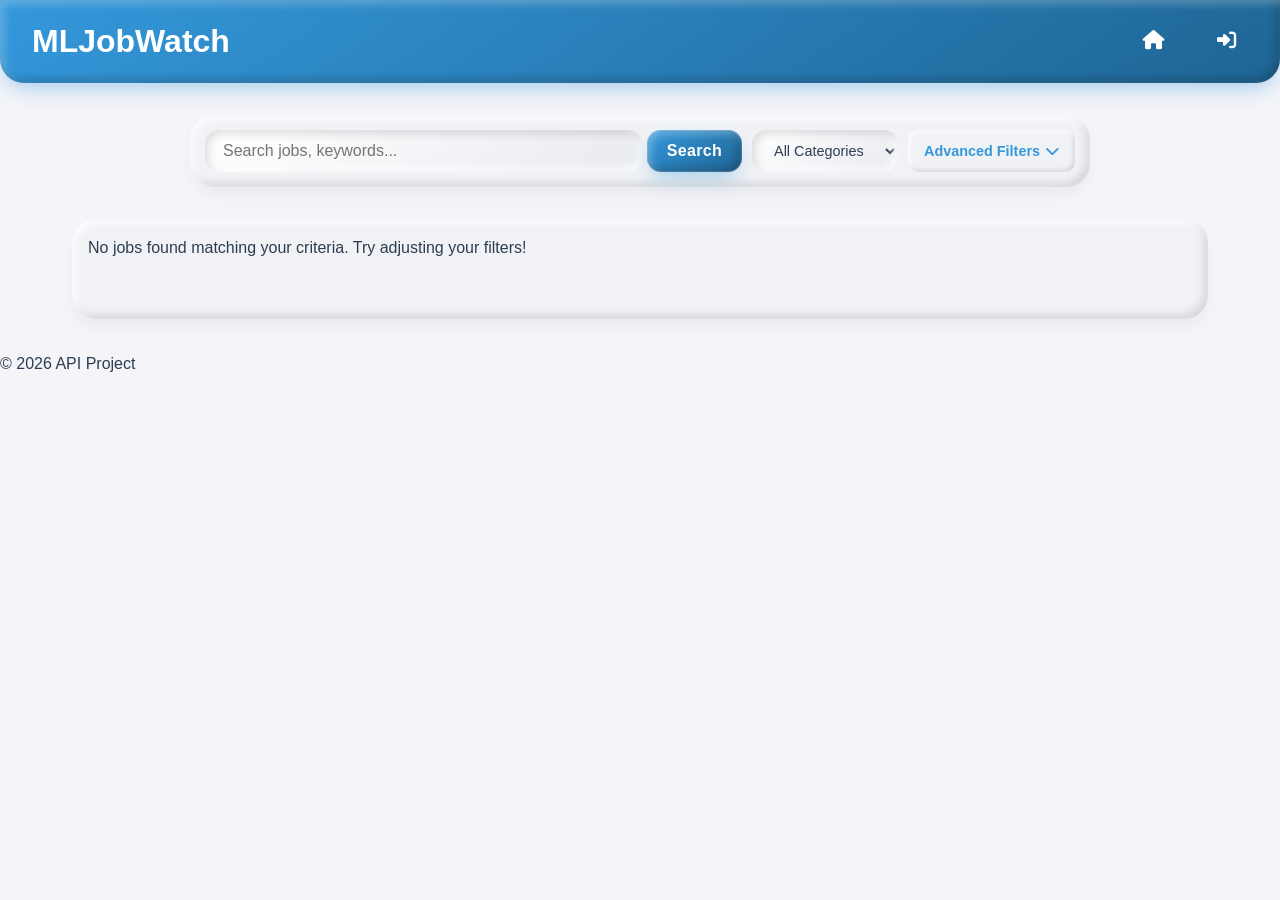
==== pages/jobs.html @ ddf4ffa4 "[Home Page] Converted Home Page to Jobs Page" ====
<!DOCTYPE html>
<html lang="en">

<head>
    <meta charset="UTF-8">
    <meta name="viewport" content="width=device-width, initial-scale=1.0">
    <title>Home - API Project</title>
    <link rel="stylesheet" href="../styles/main.css">
    <link rel="stylesheet" href="https://cdnjs.cloudflare.com/ajax/libs/font-awesome/6.4.2/css/all.min.css">
</head>

<body>
    <header>
        <h1>MLJobWatch</h1>
        <nav>
            <a href="index.html" title="Home"><i class="fas fa-home"></i></a>
            <a href="login.html" title="Login"><i class="fas fa-sign-in-alt"></i></a>
        </nav>
    </header>

    <main id="app">
        <section class="search-container">
            <div class="search-bar">
                <div class="search-input-group">
                    <input type="text" id="search-text" placeholder="Search jobs, keywords...">
                    <button id="fetch-btn">Search</button>
                </div>
                <div class="filters-group">
                    <select id="category-filter">
                        <option value="">All Categories</option>
                    </select>
                    <button id="advanced-btn" class="advanced-btn">
                        Advanced Filters <i class="fas fa-chevron-down"></i>
                    </button>
                </div>
            </div>
            <div id="advanced-section" class="advanced-filters hidden">
                <div class="advanced-grid">
                    <div class="filter-item">
                        <label>Experience Level</label>
                        <select id="level-filter">
                            <option value="">All Levels</option>
                        </select>
                    </div>
                    <div class="filter-item">
                        <label>Location</label>
                        <select id="location-filter">
                            <option value="">All Locations</option>
                        </select>
                    </div>
                    <div class="filter-item">
                        <label>Company</label>
                        <select id="company-filter">
                            <option value="">All Companies</option>
                        </select>
                    </div>
                </div>
            </div>
        </section>
        <div id="result-container" class="result-container">
            <!-- API data will be injected here -->
        </div>
    </main>

    <footer style="margin-bottom: 100px;">
        <p>&copy; 2026 API Project</p>
    </footer>

    <div id="job-modal" class="modal-overlay hidden">
        <div class="modal-content">
            <div class="modal-header">
                <h2 id="modal-title">Job Title</h2>
                <button id="close-modal" class="close-btn">&times;</button>
            </div>
            <div class="modal-body">
                <div class="modal-company" id="modal-company">Company Name</div>
                <div class="modal-meta">
                    <span id="modal-location"><i class="fas fa-map-marker-alt"></i> Location</span>
                    <span id="modal-salary"><i class="fas fa-money-bill-wave"></i> Salary</span>
                </div>
                <div class="modal-description">
                    <h4>Description</h4>
                    <p id="modal-description">Detailed job description will appear here...</p>
                </div>
            </div>
            <div class="modal-footer">
                <button id="modal-apply-btn" class="apply-now-btn">Apply Now</button>
            </div>
        </div>
    </div>

    <script src="../scripts/api.js"></script>
    <script src="../scripts/main.js"></script>
</body>

</html>
---- styles/main.css ----
/* ================================================================
   MLJobWatch — Claymorphism Design System (Light Theme)
   Inflated clay aesthetic applied to all components
   ================================================================ */
:root {
  /* Clay surface tones — light clay body */
  --clay-surface: #f0f2f5;           /* base clay body */
  --clay-surface-alt: #e8eaef;       /* slightly darker clay body */
  --clay-header: #2470a3;
  --clay-border-light: #ffffff;      /* top/left highlight border */
  --clay-border-dark: #c9ced6;       /* bottom/right shadow border */
  --clay-inner-light: rgba(255, 255, 255, 0.8);   /* inner puff highlight */
  --clay-inner-dark: rgba(0, 0, 0, 0.12);         /* inner depth shadow */

  /* Component colors */
  --color-primary: #3498db;
  --color-primary-hover: #1e6594;
  --color-secondary: #2c3e50;
  --color-accent: #e74c3c;

  /* Text colors */
  --color-text-primary: #2c3e50;
  --color-text-secondary: #555;
  --color-text-muted: #777;

  /* Radius & transitions */
  --radius-lg: 16px;
  --radius-xl: 24px;
  --radius-blob: 65% 35% 58% 42% / 55% 40% 60% 45%;
  --transition: all 0.3s cubic-bezier(0.34, 1.56, 0.64, 1);
}

* {
  box-sizing: border-box;
  margin: 0;
  padding: 0;
}

body {
  font-family: 'Segoe UI', Tahoma, Geneva, Verdana, sans-serif;
  line-height: 1.6;
  color: var(--color-text-primary);
  background-color: #f4f4f9;
  scrollbar-width: thin;
  scrollbar-color: var(--clay-border-dark) var(--clay-surface);
}

/* Remove default Google/WebKit scrollbar — thin clay-themed scrollbar */
::-webkit-scrollbar {
  width: 8px;
  height: 8px;
}

::-webkit-scrollbar-track {
  background: var(--clay-surface);
}

::-webkit-scrollbar-thumb {
  background: var(--clay-border-dark);
  border-radius: 10px;
  border: 2px solid var(--clay-surface);
}

::-webkit-scrollbar-thumb:hover {
  background: var(--color-primary);
}

/* ================================================================
   Header & Nav — Claymorphic
   ================================================================ */
header {
  background: linear-gradient(145deg, var(--color-primary), var(--color-primary-hover));
  color: #ffffff;
  padding: 1rem 2rem;
  display: flex;
  justify-content: space-between;
  align-items: center;
  border-radius: 0 0 var(--radius-xl) var(--radius-xl);
  box-shadow:
    0 10px 20px -5px rgba(52, 152, 219, 0.4),
    inset 4px 4px 8px rgba(255, 255, 255, 0.25),
    inset -4px -4px 8px rgba(0, 0, 0, 0.2);
  border: none;
}

nav a {
  color: #ffffff;
  margin-left: 1.5rem;
  text-decoration: none;
  font-size: 1.2rem;
  font-weight: 600;
  transition: var(--transition);
  display: inline-block;
  padding: 6px 12px;
  border-radius: 8px;
}

nav a:hover {
  color: #ffffff;
  background: rgba(255, 255, 255, 0.15);
  transform: translateY(-2px);
  box-shadow:
    inset 2px 2px 4px rgba(255, 255, 255, 0.3),
    inset -2px -2px 4px rgba(0, 0, 0, 0.2);
  text-decoration: none;
}

/* ================================================================
   Main layout
   ================================================================ */
main {
  padding: 2rem;
  max-width: 1200px;
  margin: 0 auto;
}

/* ================================================================
   Search Bar — Claymorphic container
   ================================================================ */
.search-container {
  margin-bottom: 2rem;
  display: flex;
  flex-direction: column;
  align-items: center;
}

.search-bar {
  display: flex;
  flex-wrap: wrap;
  gap: 10px;
  background: var(--clay-surface);
  padding: 15px;
  border-radius: var(--radius-xl);
  width: 100%;
  max-width: 900px;
  align-items: center;
  justify-content: space-between;
  box-shadow:
    0 10px 20px -5px rgba(0, 0, 0, 0.06),
    inset 4px 4px 8px var(--clay-inner-light),
    inset -4px -4px 8px var(--clay-inner-dark);
  border: none;
}

.search-input-group {
  display: flex;
  flex: 1;
  gap: 5px;
  min-width: 300px;
}

.search-input-group input {
  flex: 1;
  padding: 12px 18px;
  border: none;
  border-radius: 14px;
  font-size: 1rem;
  font-family: inherit;
  background: linear-gradient(145deg, #ffffff, #e8eaef);
  color: var(--color-text-primary);
  box-shadow:
    inset 4px 4px 8px var(--clay-inner-dark),
    inset -4px -4px 8px var(--clay-inner-light);
  transition: var(--transition);
}

.search-input-group input:focus {
  outline: none;
  box-shadow:
    inset 4px 4px 8px var(--clay-inner-dark),
    inset -4px -4px 8px var(--clay-inner-light),
    0 0 0 3px rgba(52, 152, 219, 0.25);
  transform: translateY(-1px);
}

.filters-group {
  display: flex;
  gap: 10px;
}

.filters-group select {
  padding: 12px 18px;
  border: none;
  border-radius: 14px;
  background: linear-gradient(145deg, #ffffff, #e8eaef);
  font-size: 0.9rem;
  font-family: inherit;
  color: var(--color-text-primary);
  cursor: pointer;
  box-shadow:
    inset 4px 4px 8px var(--clay-inner-dark),
    inset -4px -4px 8px var(--clay-inner-light);
  transition: var(--transition);
}

.filters-group select:focus {
  outline: none;
  box-shadow:
    inset 4px 4px 8px var(--clay-inner-dark),
    inset -4px -4px 8px var(--clay-inner-light),
    0 0 0 3px rgba(52, 152, 219, 0.25);
}

/* ================================================================
   Buttons — Unified Claymorphic
   ================================================================ */
.btn-clay {
  border: none;
  border-radius: 14px;
  padding: 10px 20px;
  font-size: 1rem;
  font-weight: 700;
  font-family: inherit;
  color: #ffffff;
  background: linear-gradient(145deg, var(--color-primary), var(--color-primary-hover));
  cursor: pointer;
  transition: var(--transition);
  box-shadow:
    0 10px 20px -5px rgba(52, 152, 219, 0.4),
    inset 4px 4px 8px rgba(255, 255, 255, 0.3),
    inset -4px -4px 8px rgba(0, 0, 0, 0.2),
    inset 0 0 0 1px rgba(255, 255, 255, 0.15);
  letter-spacing: 0.3px;
}

.btn-clay:hover {
  background: linear-gradient(145deg, var(--color-primary-hover), #1c6ea4);
  transform: translateY(-2px);
  box-shadow:
    0 14px 28px -8px rgba(52, 152, 219, 0.5),
    inset 4px 4px 8px rgba(255, 255, 255, 0.4),
    inset -4px -4px 8px rgba(0, 0, 0, 0.25),
    inset 0 0 0 1px rgba(255, 255, 255, 0.18);
}

.btn-clay:active {
  transform: translateY(1px) scale(0.98);
  box-shadow:
    inset 4px 4px 8px rgba(0, 0, 0, 0.3),
    inset -4px -4px 8px rgba(255, 255, 255, 0.2);
}

.btn-clay:focus-visible {
  outline: 4px solid rgba(52, 152, 219, 0.5);
  outline-offset: 3px;
}

.btn-clay:disabled {
  opacity: 0.55;
  cursor: not-allowed;
  transform: none;
  box-shadow:
    0 6px 12px -3px rgba(52, 152, 219, 0.25),
    inset 4px 4px 8px rgba(255, 255, 255, 0.15),
    inset -4px -4px 8px rgba(0, 0, 0, 0.2);
}

/* Legacy fetch-btn — keep working but style as clay button */
#fetch-btn {
  padding: 10px 20px;
  font-size: 1rem;
  color: white;
  border: none;
  border-radius: 14px;
  cursor: pointer;
  font-weight: 700;
  font-family: inherit;
  background: linear-gradient(145deg, var(--color-primary), var(--color-primary-hover));
  box-shadow:
    0 10px 20px -5px rgba(52, 152, 219, 0.4),
    inset 4px 4px 8px rgba(255, 255, 255, 0.3),
    inset -4px -4px 8px rgba(0, 0, 0, 0.2),
    inset 0 0 0 1px rgba(255, 255, 255, 0.15);
  transition: var(--transition);
  letter-spacing: 0.3px;
}

#fetch-btn:hover {
  background: linear-gradient(145deg, var(--color-primary-hover), #1c6ea4);
  transform: translateY(-2px);
  box-shadow:
    0 14px 28px -8px rgba(52, 152, 219, 0.5),
    inset 4px 4px 8px rgba(255, 255, 255, 0.4),
    inset -4px -4px 8px rgba(0, 0, 0, 0.25),
    inset 0 0 0 1px rgba(255, 255, 255, 0.18);
}

@media (max-width: 600px) {
  .search-bar {
    flex-direction: column;
    align-items: stretch;
  }

  .search-input-group {
    flex-direction: column;
    min-width: unset;
  }

  .filters-group {
    flex-direction: column;
  }
}

/* ================================================================
   Result Container — Claymorphic card
   ================================================================ */
.result-container {
  background: var(--clay-surface);
  padding: 1rem;
  border-radius: var(--radius-xl);
  min-height: 100px;
  box-shadow:
    0 10px 20px -5px rgba(0, 0, 0, 0.06),
    inset 4px 4px 8px var(--clay-inner-light),
    inset -4px -4px 8px var(--clay-inner-dark);
  border: none;
}

/* ================================================================
   Loader — Claymorphic spinner
   ================================================================ */
.loader-container {
  display: flex;
  flex-direction: column;
  align-items: center;
  justify-content: center;
  padding: 2rem;
}

.loader {
  border: 6px solid var(--clay-border-dark);
  border-top: 6px solid var(--color-primary);
  border-radius: 50%;
  width: 48px;
  height: 48px;
  animation: spin 1s linear infinite;
  margin-bottom: 1rem;
  box-shadow:
    inset 4px 4px 8px var(--clay-inner-light),
    inset -4px -4px 8px var(--clay-inner-dark);
}

@keyframes spin {
  0% {
    transform: rotate(0deg);
  }
  100% {
    transform: rotate(360deg);
  }
}

/* ================================================================
   Job Cards — Claymorphic
   ================================================================ */
.job-list {
  display: grid;
  grid-template-columns: repeat(5, 1fr);
  gap: 1.5rem;
  margin-top: 1rem;
}

.job-card {
  background: var(--clay-surface);
  border: none;
  padding: 1.5rem;
  border-radius: var(--radius-xl);
  box-shadow:
    0 10px 20px -5px rgba(0, 0, 0, 0.06),
    inset 4px 4px 8px var(--clay-inner-light),
    inset -4px -4px 8px var(--clay-inner-dark),
    inset 0 0 0 1px rgba(255, 255, 255, 0.6);
  transition: var(--transition);
  display: flex;
  flex-direction: column;
  gap: 0.5rem;
  cursor: pointer;
  height: 100%;
}

.job-card:hover {
  transform: translateY(-4px);
  box-shadow:
    0 14px 28px -8px rgba(0, 0, 0, 0.1),
    inset 4px 4px 8px var(--clay-inner-light),
    inset -4px -4px 8px var(--clay-inner-dark),
    inset 0 0 0 1px rgba(255, 255, 255, 0.8);
}

.job-card h3 {
  margin: 0 0 0.5rem 0;
  color: var(--color-text-primary);
  font-size: 1.1rem;
  line-height: 1.3;
  min-height: 2.6em;
  display: -webkit-box;
  -webkit-line-clamp: 2;
  -webkit-box-orient: vertical;
  overflow: hidden;
}

.job-card .company {
  font-weight: bold;
  color: var(--color-primary);
  font-size: 1rem;
}

.job-card .details {
  font-size: 0.85rem;
  color: var(--color-text-muted);
  display: flex;
  flex-wrap: wrap;
  gap: 10px;
  margin-bottom: 1rem;
}

.job-card .detail-item {
  background: var(--clay-surface-alt);
  padding: 2px 8px;
  border-radius: 8px;
  font-size: 0.75rem;
  box-shadow:
    inset 2px 2px 4px var(--clay-inner-light),
    inset -2px -2px 4px var(--clay-inner-dark);
}

.fast-apply-btn {
  align-self: flex-start;
  background: linear-gradient(145deg, var(--color-primary), var(--color-primary-hover));
  color: #ffffff;
  border: none;
  padding: 6px 12px;
  border-radius: 10px;
  font-size: 0.8rem;
  font-weight: bold;
  cursor: pointer;
  transition: var(--transition);
  box-shadow:
    0 6px 12px -4px rgba(52, 152, 219, 0.4),
    inset 3px 3px 6px rgba(255, 255, 255, 0.3),
    inset -3px -3px 6px rgba(0, 0, 0, 0.2),
    inset 0 0 0 1px rgba(255, 255, 255, 0.15);
}

.fast-apply-btn:hover {
  background: linear-gradient(145deg, var(--color-primary-hover), #1c6ea4);
  transform: translateY(-2px);
  box-shadow:
    0 10px 20px -6px rgba(52, 152, 219, 0.5),
    inset 3px 3px 6px rgba(255, 255, 255, 0.4),
    inset -3px -3px 6px rgba(0, 0, 0, 0.25),
    inset 0 0 0 1px rgba(255, 255, 255, 0.18);
}

/* ================================================================
   Modals — Claymorphic
   ================================================================ */
.modal-overlay {
  position: fixed;
  top: 0;
  left: 0;
  width: 100%;
  height: 100%;
  background: rgba(0, 0, 0, 0.4);
  display: flex;
  justify-content: center;
  align-items: center;
  z-index: 2000;
  backdrop-filter: blur(8px);
}

.modal-content {
  background: var(--clay-surface);
  width: 90%;
  max-width: 600px;
  border-radius: var(--radius-xl);
  overflow: hidden;
  animation: clayModalPopIn 0.4s cubic-bezier(0.34, 1.56, 0.64, 1);
  box-shadow:
    0 20px 40px -10px rgba(0, 0, 0, 0.15),
    inset 6px 6px 12px var(--clay-inner-light),
    inset -6px -6px 12px var(--clay-inner-dark),
    inset 0 0 0 1px rgba(255, 255, 255, 0.7);
  border: none;
}

@keyframes clayModalPopIn {
  from {
    opacity: 0;
    transform: translateY(30px) scale(0.95);
  }
  to {
    opacity: 1;
    transform: translateY(0) scale(1);
  }
}

.modal-header {
  background: var(--clay-surface-alt);
  color: var(--color-text-primary);
  padding: 1.5rem;
  display: flex;
  justify-content: space-between;
  align-items: center;
  box-shadow:
    inset 4px 4px 8px var(--clay-inner-light),
    inset -4px -4px 8px var(--clay-inner-dark);
}

.modal-header h2 {
  margin: 0;
  font-size: 1.4rem;
  font-weight: 800;
}

.close-btn {
  background: transparent;
  border: none;
  color: var(--color-text-muted);
  font-size: 2rem;
  cursor: pointer;
  line-height: 1;
  padding: 4px;
  border-radius: 8px;
  transition: var(--transition);
}

.close-btn:hover {
  color: var(--color-accent);
  background: var(--clay-inner-light);
  transform: scale(1.1);
}

.modal-body {
  padding: 2rem;
}

.modal-company {
  font-size: 1.2rem;
  font-weight: bold;
  color: var(--color-primary);
  margin-bottom: 0.5rem;
}

.modal-meta {
  display: flex;
  gap: 20px;
  color: var(--color-text-muted);
  margin-bottom: 1.5rem;
  font-size: 0.9rem;
}

.modal-description h4 {
  margin-bottom: 0.5rem;
  color: var(--color-text-primary);
}

.modal-description p {
  color: var(--color-text-secondary);
  line-height: 1.6;
}

.modal-footer {
  padding: 1.5rem;
  background: var(--clay-surface-alt);
  display: flex;
  justify-content: flex-end;
  gap: 10px;
  border-top: none;
  box-shadow:
    inset 4px 4px 8px var(--clay-inner-light),
    inset -4px -4px 8px var(--clay-inner-dark);
}

.apply-now-btn {
  background: linear-gradient(145deg, var(--color-primary), var(--color-primary-hover));
  color: white;
  border: none;
  padding: 10px 20px;
  border-radius: 12px;
  font-weight: bold;
  cursor: pointer;
  font-family: inherit;
  font-size: 0.95rem;
  transition: var(--transition);
  box-shadow:
    0 8px 16px -4px rgba(52, 152, 219, 0.4),
    inset 4px 4px 8px rgba(255, 255, 255, 0.3),
    inset -4px -4px 8px rgba(0, 0, 0, 0.2),
    inset 0 0 0 1px rgba(255, 255, 255, 0.15);
}

.apply-now-btn:hover {
  background: linear-gradient(145deg, var(--color-primary-hover), #1c6ea4);
  transform: translateY(-2px);
  box-shadow:
    0 12px 24px -6px rgba(52, 152, 219, 0.5),
    inset 4px 4px 8px rgba(255, 255, 255, 0.4),
    inset -4px -4px 8px rgba(0, 0, 0, 0.25),
    inset 0 0 0 1px rgba(255, 255, 255, 0.18);
}

.apply-now-btn:active {
  transform: translateY(1px) scale(0.98);
}

.close-modal-btn {
  background: var(--clay-surface-alt);
  border: none;
  padding: 10px 20px;
  border-radius: 12px;
  cursor: pointer;
  font-family: inherit;
  font-size: 0.95rem;
  font-weight: 600;
  color: var(--color-text-primary);
  transition: var(--transition);
  box-shadow:
    inset 3px 3px 6px var(--clay-inner-light),
    inset -3px -3px 6px var(--clay-inner-dark);
}

.close-modal-btn:hover {
  background: linear-gradient(145deg, #d9dde3, #c9ced6);
  transform: translateY(-2px);
  box-shadow:
    0 6px 12px -4px rgba(0, 0, 0, 0.1),
    inset 3px 3px 6px var(--clay-inner-light),
    inset -3px -3px 6px var(--clay-inner-dark);
}

/* ================================================================
   Advanced Filters — Claymorphic
   ================================================================ */
.advanced-btn {
  background: transparent;
  border: none;
  padding: 8px 12px;
  cursor: pointer;
  font-size: 0.9rem;
  color: var(--color-primary);
  transition: var(--transition);
  display: flex;
  align-items: center;
  gap: 5px;
  font-weight: 600;
  padding: 8px 16px;
  border-radius: 10px;
  box-shadow:
    inset 2px 2px 4px var(--clay-inner-light),
    inset -2px -2px 4px var(--clay-inner-dark);
}

.advanced-btn:hover {
  color: var(--color-primary-hover);
  background: var(--clay-inner-light);
  transform: translateY(-2px);
  box-shadow:
    inset 2px 2px 4px var(--clay-inner-light),
    inset -2px -2px 4px var(--clay-inner-dark);
}

.advanced-filters {
  width: 100%;
  max-width: 900px;
  margin-top: 15px;
  transition: all 0.3s ease;
  padding: 1.5rem;
  border-radius: var(--radius-xl);
  background: var(--clay-surface);
  box-shadow:
    0 10px 20px -5px rgba(0, 0, 0, 0.06),
    inset 4px 4px 8px var(--clay-inner-light),
    inset -4px -4px 8px var(--clay-inner-dark);
  border: none;
  opacity: 0;
  animation: fadeInCard 0.5s cubic-bezier(0.34, 1.56, 0.64, 1) forwards;
}

@keyframes fadeInCard {
  from {
    opacity: 0;
    transform: translateY(15px) scale(0.98);
  }
  to {
    opacity: 1;
    transform: translateY(0) scale(1);
  }
}

/* Utility class for programmatic fade-in apparition (e.g. advanced filters) */
.fade-in {
  animation: fadeInCard 0.5s cubic-bezier(0.34, 1.56, 0.64, 1) forwards;
}

.advanced-grid {
  display: flex;
  flex-wrap: wrap;
  gap: 30px;
  justify-content: center;
}

.filter-item {
  display: flex;
  align-items: center;
  gap: 10px;
}

.filter-item label {
  font-size: 0.85rem;
  font-weight: 600;
  color: var(--color-text-secondary);
}

.filter-item select {
  padding: 8px 12px;
  border: none;
  border-radius: 10px;
  background: linear-gradient(145deg, #ffffff, #e8eaef);
  font-size: 0.9rem;
  font-family: inherit;
  color: var(--color-text-primary);
  cursor: pointer;
  transition: var(--transition);
  outline: none;
  box-shadow:
    inset 3px 3px 6px var(--clay-inner-dark),
    inset -3px -3px 6px var(--clay-inner-light);
}

.filter-item select:focus {
  box-shadow:
    inset 3px 3px 6px var(--clay-inner-dark),
    inset -3px -3px 6px var(--clay-inner-light),
    0 0 0 3px rgba(52, 152, 219, 0.25);
}

.hidden {
  display: none;
}

@media (max-width: 600px) {
  .advanced-grid {
    flex-direction: column;
    align-items: stretch;
  }
}

/* ================================================================
   Alerts — Claymorphic
   ================================================================ */
.custom-alert {
  position: fixed;
  bottom: 20px;
  right: 20px;
  background: var(--clay-surface-alt);
  color: var(--color-text-primary);
  padding: 15px 25px;
  border-radius: var(--radius-lg);
  box-shadow:
    0 10px 20px -5px rgba(0, 0, 0, 0.12),
    inset 4px 4px 8px var(--clay-inner-light),
    inset -4px -4px 8px var(--clay-inner-dark);
  z-index: 1000;
  font-weight: bold;
  border: none;
  animation: slideUp 0.4s cubic-bezier(0.175, 0.885, 0.32, 1.275), fadeOut 0.5s ease-in 2.5s forwards;
  pointer-events: none;
}

@keyframes slideUp {
  from {
    transform: translateY(100%);
    opacity: 0;
  }
  to {
    transform: translateY(0);
    opacity: 1;
  }
}

@keyframes fadeOut {
  from {
    opacity: 1;
  }
  to {
    opacity: 0;
  }
}

/* ================================================================
   Error States — Claymorphic
   ================================================================ */
.shake {
  animation: smoothShake 0.5s cubic-bezier(.36, .07, .19, .97) both;
  border: 2px solid #e74c3c !important;
}

@keyframes smoothShake {
  0%, 100% {
    transform: translateX(0);
  }
  20%, 60% {
    transform: translateX(-3px);
  }
  40%, 80% {
    transform: translateX(3px);
  }
}

.error-card {
  background: var(--clay-surface-alt);
  border: none;
  color: #c53030;
  padding: 2rem;
  border-radius: var(--radius-xl);
  text-align: center;
  max-width: 500px;
  margin: 2rem auto;
  box-shadow:
    0 10px 20px -5px rgba(0, 0, 0, 0.08),
    inset 4px 4px 8px var(--clay-inner-light),
    inset -4px -4px 8px var(--clay-inner-dark);
}

.error-card h3 {
  margin-bottom: 1rem;
  color: #9b2c2c;
}

.error-card p {
  margin-bottom: 1.5rem;
  font-size: 1rem;
  color: var(--color-text-secondary);
}

.retry-btn {
  padding: 10px 20px;
  background: linear-gradient(145deg, #c53030, #9b2c2c);
  color: white;
  border: none;
  border-radius: 12px;
  cursor: pointer;
  font-weight: bold;
  font-family: inherit;
  transition: var(--transition);
  box-shadow:
    0 8px 16px -4px rgba(197, 48, 48, 0.4),
    inset 4px 4px 8px rgba(255, 255, 255, 0.25),
    inset -4px -4px 8px rgba(0, 0, 0, 0.25),
    inset 0 0 0 1px rgba(255, 255, 255, 0.15);
}

.retry-btn:hover {
  background: linear-gradient(145deg, #9b2c2c, #7a2424);
  transform: translateY(-2px);
  box-shadow:
    0 12px 24px -6px rgba(197, 48, 48, 0.5),
    inset 4px 4px 8px rgba(255, 255, 255, 0.35),
    inset -4px -4px 8px rgba(0, 0, 0, 0.3),
    inset 0 0 0 1px rgba(255, 255, 255, 0.18);
}

.retry-btn:active {
  transform: translateY(1px) scale(0.98);
}

/* ================================================================
   Pagination — Claymorphic
   ================================================================ */
.pagination-container {
  display: flex;
  justify-content: center;
  align-items: center;
  gap: 12px;
  margin-top: 2.5rem;
  margin-bottom: 2rem;
  flex-wrap: wrap;
  padding: 15px 25px;
  border-radius: var(--radius-xl);
  background: var(--clay-surface);
  box-shadow:
    0 10px 20px -5px rgba(0, 0, 0, 0.06),
    inset 4px 4px 8px var(--clay-inner-light),
    inset -4px -4px 8px var(--clay-inner-dark),
    inset 0 0 0 1px rgba(255, 255, 255, 0.6);
  border: none;
}

.pagination-btn {
  padding: 8px 14px;
  border: none;
  background: transparent;
  color: var(--color-text-primary);
  cursor: pointer;
  border-radius: 12px;
  font-size: 1rem;
  transition: var(--transition);
  user-select: none;
  font-weight: 600;
  font-family: inherit;
}

.pagination-btn:hover:not(:disabled) {
  background: linear-gradient(145deg, var(--clay-surface-alt), #d9dde3);
  transform: translateY(-2px);
  box-shadow:
    inset 3px 3px 6px var(--clay-inner-light),
    inset -3px -3px 6px var(--clay-inner-dark);
  color: var(--color-primary);
}

.pagination-btn.active {
  background: linear-gradient(145deg, var(--color-primary), var(--color-primary-hover));
  color: white;
  box-shadow:
    inset 3px 3px 6px rgba(0, 0, 0, 0.2),
    inset -3px -3px 6px rgba(255, 255, 255, 0.2);
  font-weight: bold;
}

.pagination-btn:disabled {
  opacity: 0.45;
  cursor: not-allowed;
  transform: none;
  box-shadow:
    inset 3px 3px 6px var(--clay-inner-light),
    inset -3px -3px 6px var(--clay-inner-dark);
}

/* ================================================================
   Responsive — Job list breakpoints
   ================================================================ */
@media (max-width: 1100px) {
  .job-list {
    grid-template-columns: repeat(2, 1fr);
  }
}

@media (max-width: 600px) {
  .job-list {
    grid-template-columns: 1fr;
  }
}

/* ================================================================
   Reduced motion
   ================================================================ */
@media (prefers-reduced-motion: reduce) {
  *, *::before, *::after {
    animation-duration: 0.01ms !important;
    animation-iteration-count: 1 !important;
    transition-duration: 0.01ms !important;
  }
}
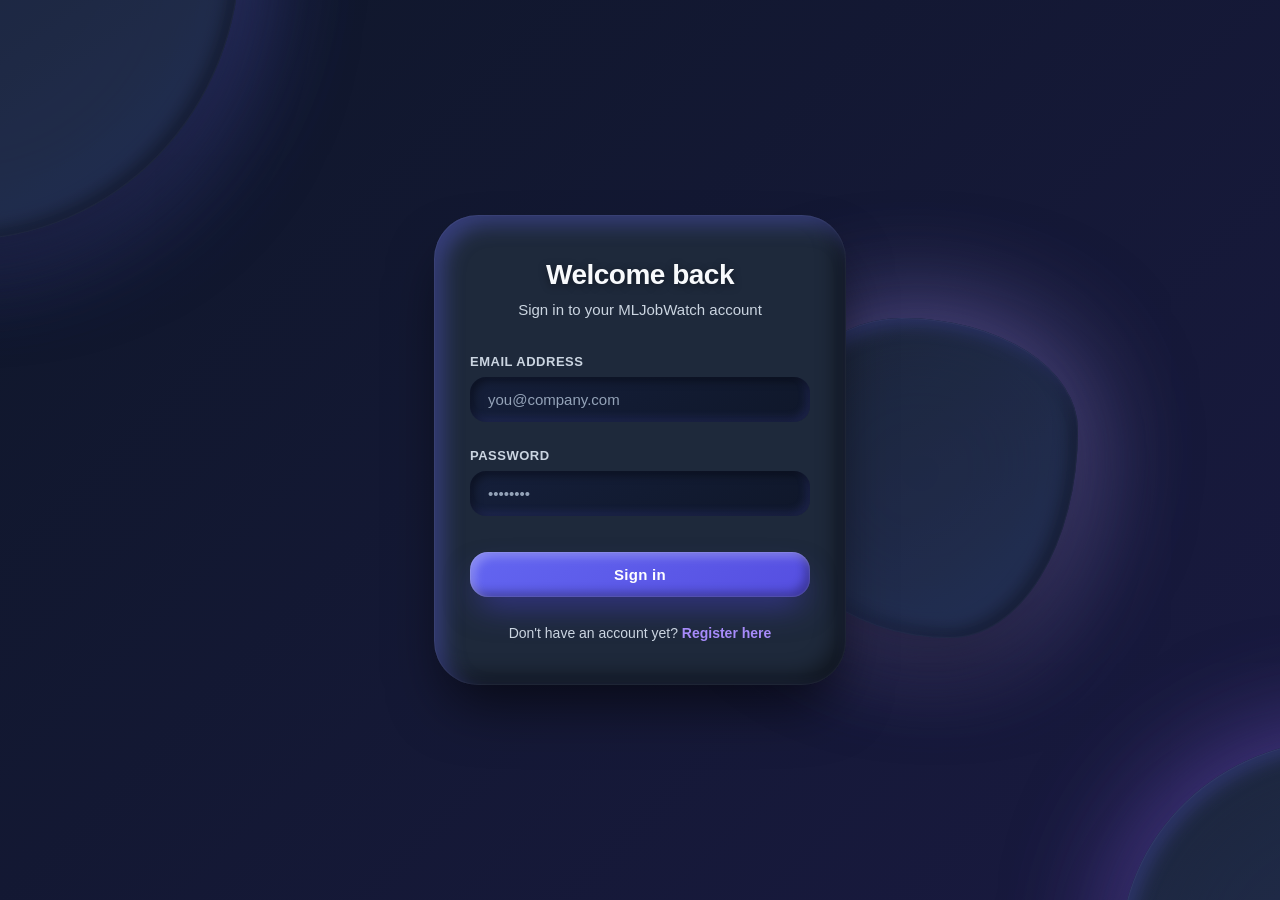
==== commit 98a04806: "[Login Page] Hardcoded login implementation" ====
--- a/pages/jobs.html
+++ b/pages/jobs.html
@@ -5,7 +5,7 @@
     <meta charset="UTF-8">
     <meta name="viewport" content="width=device-width, initial-scale=1.0">
     <title>Home - API Project</title>
-    <link rel="stylesheet" href="../styles/main.css">
+    <link rel="stylesheet" href="../styles/jobs.css">
     <link rel="stylesheet" href="https://cdnjs.cloudflare.com/ajax/libs/font-awesome/6.4.2/css/all.min.css">
 </head>
 
@@ -14,7 +14,8 @@
         <h1>MLJobWatch</h1>
         <nav>
             <a href="index.html" title="Home"><i class="fas fa-home"></i></a>
-            <a href="login.html" title="Login"><i class="fas fa-sign-in-alt"></i></a>
+            <span id="user-info" class="user-info"></span>
+            <button id="logout-btn" class="logout-btn" title="Logout"><i class="fas fa-sign-out-alt"></i></button>
         </nav>
     </header>
 
--- a/styles/jobs.css
+++ b/styles/jobs.css
@@ -0,0 +1,992 @@
+/* ================================================================
+   MLJobWatch — Claymorphism Design System (Light Theme)
+   Inflated clay aesthetic applied to all components
+   ================================================================ */
+:root {
+  /* Clay surface tones — light clay body */
+  --clay-surface: #f0f2f5;           /* base clay body */
+  --clay-surface-alt: #e8eaef;       /* slightly darker clay body */
+  --clay-header: #2470a3;
+  --clay-border-light: #ffffff;      /* top/left highlight border */
+  --clay-border-dark: #c9ced6;       /* bottom/right shadow border */
+  --clay-inner-light: rgba(255, 255, 255, 0.8);   /* inner puff highlight */
+  --clay-inner-dark: rgba(0, 0, 0, 0.12);         /* inner depth shadow */
+
+  /* Component colors */
+  --color-primary: #3498db;
+  --color-primary-hover: #1e6594;
+  --color-secondary: #2c3e50;
+  --color-accent: #e74c3c;
+
+  /* Text colors */
+  --color-text-primary: #2c3e50;
+  --color-text-secondary: #555;
+  --color-text-muted: #777;
+
+  /* Radius & transitions */
+  --radius-lg: 16px;
+  --radius-xl: 24px;
+  --radius-blob: 65% 35% 58% 42% / 55% 40% 60% 45%;
+  --transition: all 0.3s cubic-bezier(0.34, 1.56, 0.64, 1);
+}
+
+* {
+  box-sizing: border-box;
+  margin: 0;
+  padding: 0;
+}
+
+body {
+  font-family: 'Segoe UI', Tahoma, Geneva, Verdana, sans-serif;
+  line-height: 1.6;
+  color: var(--color-text-primary);
+  background-color: #f4f4f9;
+  scrollbar-width: thin;
+  scrollbar-color: var(--clay-border-dark) var(--clay-surface);
+}
+
+/* Remove default Google/WebKit scrollbar — thin clay-themed scrollbar */
+::-webkit-scrollbar {
+  width: 8px;
+  height: 8px;
+}
+
+::-webkit-scrollbar-track {
+  background: var(--clay-surface);
+}
+
+::-webkit-scrollbar-thumb {
+  background: var(--clay-border-dark);
+  border-radius: 10px;
+  border: 2px solid var(--clay-surface);
+}
+
+::-webkit-scrollbar-thumb:hover {
+  background: var(--color-primary);
+}
+
+/* ================================================================
+   Header & Nav — Claymorphic
+   ================================================================ */
+header {
+  background: linear-gradient(145deg, var(--color-primary), var(--color-primary-hover));
+  color: #ffffff;
+  padding: 1rem 2rem;
+  display: flex;
+  justify-content: space-between;
+  align-items: center;
+  border-radius: 0 0 var(--radius-xl) var(--radius-xl);
+  box-shadow:
+    0 10px 20px -5px rgba(52, 152, 219, 0.4),
+    inset 4px 4px 8px rgba(255, 255, 255, 0.25),
+    inset -4px -4px 8px rgba(0, 0, 0, 0.2);
+  border: none;
+}
+
+nav {
+  display: flex;
+  align-items: center;
+  gap: 1rem;
+}
+
+nav a {
+  color: #ffffff;
+  margin-left: 1.5rem;
+  text-decoration: none;
+  font-size: 1.2rem;
+  font-weight: 600;
+  transition: var(--transition);
+  display: inline-block;
+  padding: 6px 12px;
+  border-radius: 8px;
+}
+
+nav a:hover {
+  color: #ffffff;
+  background: rgba(255, 255, 255, 0.15);
+  transform: translateY(-2px);
+  box-shadow:
+    inset 2px 2px 4px rgba(255, 255, 255, 0.3),
+    inset -2px -2px 4px rgba(0, 0, 0, 0.2);
+  text-decoration: none;
+}
+
+/* User info & logout button */
+.user-info {
+  font-size: 0.9rem;
+  font-weight: 500;
+  opacity: 0.9;
+  padding: 6px 12px;
+  background: rgba(255, 255, 255, 0.1);
+  border-radius: 8px;
+}
+
+.logout-btn {
+  background: rgba(255, 255, 255, 0.15);
+  border: none;
+  color: #ffffff;
+  padding: 8px 12px;
+  border-radius: 10px;
+  cursor: pointer;
+  font-size: 1rem;
+  transition: var(--transition);
+  box-shadow:
+    inset 2px 2px 4px rgba(255, 255, 255, 0.3),
+    inset -2px -2px 4px rgba(0, 0, 0, 0.2);
+}
+
+.logout-btn:hover {
+  background: rgba(255, 255, 255, 0.25);
+  transform: translateY(-2px);
+  box-shadow:
+    inset 3px 3px 6px rgba(255, 255, 255, 0.4),
+    inset -3px -3px 6px rgba(0, 0, 0, 0.25);
+}
+
+/* ================================================================
+   Main layout
+   ================================================================ */
+main {
+  padding: 2rem;
+  max-width: 1200px;
+  margin: 0 auto;
+}
+
+/* ================================================================
+   Search Bar — Claymorphic container
+   ================================================================ */
+.search-container {
+  margin-bottom: 2rem;
+  display: flex;
+  flex-direction: column;
+  align-items: center;
+}
+
+.search-bar {
+  display: flex;
+  flex-wrap: wrap;
+  gap: 10px;
+  background: var(--clay-surface);
+  padding: 15px;
+  border-radius: var(--radius-xl);
+  width: 100%;
+  max-width: 900px;
+  align-items: center;
+  justify-content: space-between;
+  box-shadow:
+    0 10px 20px -5px rgba(0, 0, 0, 0.06),
+    inset 4px 4px 8px var(--clay-inner-light),
+    inset -4px -4px 8px var(--clay-inner-dark);
+  border: none;
+}
+
+.search-input-group {
+  display: flex;
+  flex: 1;
+  gap: 5px;
+  min-width: 300px;
+}
+
+.search-input-group input {
+  flex: 1;
+  padding: 12px 18px;
+  border: none;
+  border-radius: 14px;
+  font-size: 1rem;
+  font-family: inherit;
+  background: linear-gradient(145deg, #ffffff, #e8eaef);
+  color: var(--color-text-primary);
+  box-shadow:
+    inset 4px 4px 8px var(--clay-inner-dark),
+    inset -4px -4px 8px var(--clay-inner-light);
+  transition: var(--transition);
+}
+
+.search-input-group input:focus {
+  outline: none;
+  box-shadow:
+    inset 4px 4px 8px var(--clay-inner-dark),
+    inset -4px -4px 8px var(--clay-inner-light),
+    0 0 0 3px rgba(52, 152, 219, 0.25);
+  transform: translateY(-1px);
+}
+
+.filters-group {
+  display: flex;
+  gap: 10px;
+}
+
+.filters-group select {
+  padding: 12px 18px;
+  border: none;
+  border-radius: 14px;
+  background: linear-gradient(145deg, #ffffff, #e8eaef);
+  font-size: 0.9rem;
+  font-family: inherit;
+  color: var(--color-text-primary);
+  cursor: pointer;
+  box-shadow:
+    inset 4px 4px 8px var(--clay-inner-dark),
+    inset -4px -4px 8px var(--clay-inner-light);
+  transition: var(--transition);
+}
+
+.filters-group select:focus {
+  outline: none;
+  box-shadow:
+    inset 4px 4px 8px var(--clay-inner-dark),
+    inset -4px -4px 8px var(--clay-inner-light),
+    0 0 0 3px rgba(52, 152, 219, 0.25);
+}
+
+/* ================================================================
+   Buttons — Unified Claymorphic
+   ================================================================ */
+.btn-clay {
+  border: none;
+  border-radius: 14px;
+  padding: 10px 20px;
+  font-size: 1rem;
+  font-weight: 700;
+  font-family: inherit;
+  color: #ffffff;
+  background: linear-gradient(145deg, var(--color-primary), var(--color-primary-hover));
+  cursor: pointer;
+  transition: var(--transition);
+  box-shadow:
+    0 10px 20px -5px rgba(52, 152, 219, 0.4),
+    inset 4px 4px 8px rgba(255, 255, 255, 0.3),
+    inset -4px -4px 8px rgba(0, 0, 0, 0.2),
+    inset 0 0 0 1px rgba(255, 255, 255, 0.15);
+  letter-spacing: 0.3px;
+}
+
+.btn-clay:hover {
+  background: linear-gradient(145deg, var(--color-primary-hover), #1c6ea4);
+  transform: translateY(-2px);
+  box-shadow:
+    0 14px 28px -8px rgba(52, 152, 219, 0.5),
+    inset 4px 4px 8px rgba(255, 255, 255, 0.4),
+    inset -4px -4px 8px rgba(0, 0, 0, 0.25),
+    inset 0 0 0 1px rgba(255, 255, 255, 0.18);
+}
+
+.btn-clay:active {
+  transform: translateY(1px) scale(0.98);
+  box-shadow:
+    inset 4px 4px 8px rgba(0, 0, 0, 0.3),
+    inset -4px -4px 8px rgba(255, 255, 255, 0.2);
+}
+
+.btn-clay:focus-visible {
+  outline: 4px solid rgba(52, 152, 219, 0.5);
+  outline-offset: 3px;
+}
+
+.btn-clay:disabled {
+  opacity: 0.55;
+  cursor: not-allowed;
+  transform: none;
+  box-shadow:
+    0 6px 12px -3px rgba(52, 152, 219, 0.25),
+    inset 4px 4px 8px rgba(255, 255, 255, 0.15),
+    inset -4px -4px 8px rgba(0, 0, 0, 0.2);
+}
+
+/* Legacy fetch-btn — keep working but style as clay button */
+#fetch-btn {
+  padding: 10px 20px;
+  font-size: 1rem;
+  color: white;
+  border: none;
+  border-radius: 14px;
+  cursor: pointer;
+  font-weight: 700;
+  font-family: inherit;
+  background: linear-gradient(145deg, var(--color-primary), var(--color-primary-hover));
+  box-shadow:
+    0 10px 20px -5px rgba(52, 152, 219, 0.4),
+    inset 4px 4px 8px rgba(255, 255, 255, 0.3),
+    inset -4px -4px 8px rgba(0, 0, 0, 0.2),
+    inset 0 0 0 1px rgba(255, 255, 255, 0.15);
+  transition: var(--transition);
+  letter-spacing: 0.3px;
+}
+
+#fetch-btn:hover {
+  background: linear-gradient(145deg, var(--color-primary-hover), #1c6ea4);
+  transform: translateY(-2px);
+  box-shadow:
+    0 14px 28px -8px rgba(52, 152, 219, 0.5),
+    inset 4px 4px 8px rgba(255, 255, 255, 0.4),
+    inset -4px -4px 8px rgba(0, 0, 0, 0.25),
+    inset 0 0 0 1px rgba(255, 255, 255, 0.18);
+}
+
+@media (max-width: 600px) {
+  .search-bar {
+    flex-direction: column;
+    align-items: stretch;
+  }
+
+  .search-input-group {
+    flex-direction: column;
+    min-width: unset;
+  }
+
+  .filters-group {
+    flex-direction: column;
+  }
+}
+
+/* ================================================================
+   Result Container — Claymorphic card
+   ================================================================ */
+.result-container {
+  background: var(--clay-surface);
+  padding: 1rem;
+  border-radius: var(--radius-xl);
+  min-height: 100px;
+  box-shadow:
+    0 10px 20px -5px rgba(0, 0, 0, 0.06),
+    inset 4px 4px 8px var(--clay-inner-light),
+    inset -4px -4px 8px var(--clay-inner-dark);
+  border: none;
+}
+
+/* ================================================================
+   Loader — Claymorphic spinner
+   ================================================================ */
+.loader-container {
+  display: flex;
+  flex-direction: column;
+  align-items: center;
+  justify-content: center;
+  padding: 2rem;
+}
+
+.loader {
+  border: 6px solid var(--clay-border-dark);
+  border-top: 6px solid var(--color-primary);
+  border-radius: 50%;
+  width: 48px;
+  height: 48px;
+  animation: spin 1s linear infinite;
+  margin-bottom: 1rem;
+  box-shadow:
+    inset 4px 4px 8px var(--clay-inner-light),
+    inset -4px -4px 8px var(--clay-inner-dark);
+}
+
+@keyframes spin {
+  0% {
+    transform: rotate(0deg);
+  }
+  100% {
+    transform: rotate(360deg);
+  }
+}
+
+/* ================================================================
+   Job Cards — Claymorphic
+   ================================================================ */
+.job-list {
+  display: grid;
+  grid-template-columns: repeat(5, 1fr);
+  gap: 1.5rem;
+  margin-top: 1rem;
+}
+
+.job-card {
+  background: var(--clay-surface);
+  border: none;
+  padding: 1.5rem;
+  border-radius: var(--radius-xl);
+  box-shadow:
+    0 10px 20px -5px rgba(0, 0, 0, 0.06),
+    inset 4px 4px 8px var(--clay-inner-light),
+    inset -4px -4px 8px var(--clay-inner-dark),
+    inset 0 0 0 1px rgba(255, 255, 255, 0.6);
+  transition: var(--transition);
+  display: flex;
+  flex-direction: column;
+  gap: 0.5rem;
+  cursor: pointer;
+  height: 100%;
+}
+
+.job-card:hover {
+  transform: translateY(-4px);
+  box-shadow:
+    0 14px 28px -8px rgba(0, 0, 0, 0.1),
+    inset 4px 4px 8px var(--clay-inner-light),
+    inset -4px -4px 8px var(--clay-inner-dark),
+    inset 0 0 0 1px rgba(255, 255, 255, 0.8);
+}
+
+.job-card h3 {
+  margin: 0 0 0.5rem 0;
+  color: var(--color-text-primary);
+  font-size: 1.1rem;
+  line-height: 1.3;
+  min-height: 2.6em;
+  display: -webkit-box;
+  -webkit-line-clamp: 2;
+  -webkit-box-orient: vertical;
+  overflow: hidden;
+}
+
+.job-card .company {
+  font-weight: bold;
+  color: var(--color-primary);
+  font-size: 1rem;
+}
+
+.job-card .details {
+  font-size: 0.85rem;
+  color: var(--color-text-muted);
+  display: flex;
+  flex-wrap: wrap;
+  gap: 10px;
+  margin-bottom: 1rem;
+}
+
+.job-card .detail-item {
+  background: var(--clay-surface-alt);
+  padding: 2px 8px;
+  border-radius: 8px;
+  font-size: 0.75rem;
+  box-shadow:
+    inset 2px 2px 4px var(--clay-inner-light),
+    inset -2px -2px 4px var(--clay-inner-dark);
+}
+
+.fast-apply-btn {
+  align-self: flex-start;
+  background: linear-gradient(145deg, var(--color-primary), var(--color-primary-hover));
+  color: #ffffff;
+  border: none;
+  padding: 6px 12px;
+  border-radius: 10px;
+  font-size: 0.8rem;
+  font-weight: bold;
+  cursor: pointer;
+  transition: var(--transition);
+  box-shadow:
+    0 6px 12px -4px rgba(52, 152, 219, 0.4),
+    inset 3px 3px 6px rgba(255, 255, 255, 0.3),
+    inset -3px -3px 6px rgba(0, 0, 0, 0.2),
+    inset 0 0 0 1px rgba(255, 255, 255, 0.15);
+}
+
+.fast-apply-btn:hover {
+  background: linear-gradient(145deg, var(--color-primary-hover), #1c6ea4);
+  transform: translateY(-2px);
+  box-shadow:
+    0 10px 20px -6px rgba(52, 152, 219, 0.5),
+    inset 3px 3px 6px rgba(255, 255, 255, 0.4),
+    inset -3px -3px 6px rgba(0, 0, 0, 0.25),
+    inset 0 0 0 1px rgba(255, 255, 255, 0.18);
+}
+
+/* ================================================================
+   Modals — Claymorphic
+   ================================================================ */
+.modal-overlay {
+  position: fixed;
+  top: 0;
+  left: 0;
+  width: 100%;
+  height: 100%;
+  background: rgba(0, 0, 0, 0.4);
+  display: flex;
+  justify-content: center;
+  align-items: center;
+  z-index: 2000;
+  backdrop-filter: blur(8px);
+}
+
+.modal-content {
+  background: var(--clay-surface);
+  width: 90%;
+  max-width: 600px;
+  border-radius: var(--radius-xl);
+  overflow: hidden;
+  animation: clayModalPopIn 0.4s cubic-bezier(0.34, 1.56, 0.64, 1);
+  box-shadow:
+    0 20px 40px -10px rgba(0, 0, 0, 0.15),
+    inset 6px 6px 12px var(--clay-inner-light),
+    inset -6px -6px 12px var(--clay-inner-dark),
+    inset 0 0 0 1px rgba(255, 255, 255, 0.7);
+  border: none;
+}
+
+@keyframes clayModalPopIn {
+  from {
+    opacity: 0;
+    transform: translateY(30px) scale(0.95);
+  }
+  to {
+    opacity: 1;
+    transform: translateY(0) scale(1);
+  }
+}
+
+.modal-header {
+  background: var(--clay-surface-alt);
+  color: var(--color-text-primary);
+  padding: 1.5rem;
+  display: flex;
+  justify-content: space-between;
+  align-items: center;
+  box-shadow:
+    inset 4px 4px 8px var(--clay-inner-light),
+    inset -4px -4px 8px var(--clay-inner-dark);
+}
+
+.modal-header h2 {
+  margin: 0;
+  font-size: 1.4rem;
+  font-weight: 800;
+}
+
+.close-btn {
+  background: transparent;
+  border: none;
+  color: var(--color-text-muted);
+  font-size: 2rem;
+  cursor: pointer;
+  line-height: 1;
+  padding: 4px;
+  border-radius: 8px;
+  transition: var(--transition);
+}
+
+.close-btn:hover {
+  color: var(--color-accent);
+  background: var(--clay-inner-light);
+  transform: scale(1.1);
+}
+
+.modal-body {
+  padding: 2rem;
+}
+
+.modal-company {
+  font-size: 1.2rem;
+  font-weight: bold;
+  color: var(--color-primary);
+  margin-bottom: 0.5rem;
+}
+
+.modal-meta {
+  display: flex;
+  gap: 20px;
+  color: var(--color-text-muted);
+  margin-bottom: 1.5rem;
+  font-size: 0.9rem;
+}
+
+.modal-description h4 {
+  margin-bottom: 0.5rem;
+  color: var(--color-text-primary);
+}
+
+.modal-description p {
+  color: var(--color-text-secondary);
+  line-height: 1.6;
+}
+
+.modal-footer {
+  padding: 1.5rem;
+  background: var(--clay-surface-alt);
+  display: flex;
+  justify-content: flex-end;
+  gap: 10px;
+  border-top: none;
+  box-shadow:
+    inset 4px 4px 8px var(--clay-inner-light),
+    inset -4px -4px 8px var(--clay-inner-dark);
+}
+
+.apply-now-btn {
+  background: linear-gradient(145deg, var(--color-primary), var(--color-primary-hover));
+  color: white;
+  border: none;
+  padding: 10px 20px;
+  border-radius: 12px;
+  font-weight: bold;
+  cursor: pointer;
+  font-family: inherit;
+  font-size: 0.95rem;
+  transition: var(--transition);
+  box-shadow:
+    0 8px 16px -4px rgba(52, 152, 219, 0.4),
+    inset 4px 4px 8px rgba(255, 255, 255, 0.3),
+    inset -4px -4px 8px rgba(0, 0, 0, 0.2),
+    inset 0 0 0 1px rgba(255, 255, 255, 0.15);
+}
+
+.apply-now-btn:hover {
+  background: linear-gradient(145deg, var(--color-primary-hover), #1c6ea4);
+  transform: translateY(-2px);
+  box-shadow:
+    0 12px 24px -6px rgba(52, 152, 219, 0.5),
+    inset 4px 4px 8px rgba(255, 255, 255, 0.4),
+    inset -4px -4px 8px rgba(0, 0, 0, 0.25),
+    inset 0 0 0 1px rgba(255, 255, 255, 0.18);
+}
+
+.apply-now-btn:active {
+  transform: translateY(1px) scale(0.98);
+}
+
+.close-modal-btn {
+  background: var(--clay-surface-alt);
+  border: none;
+  padding: 10px 20px;
+  border-radius: 12px;
+  cursor: pointer;
+  font-family: inherit;
+  font-size: 0.95rem;
+  font-weight: 600;
+  color: var(--color-text-primary);
+  transition: var(--transition);
+  box-shadow:
+    inset 3px 3px 6px var(--clay-inner-light),
+    inset -3px -3px 6px var(--clay-inner-dark);
+}
+
+.close-modal-btn:hover {
+  background: linear-gradient(145deg, #d9dde3, #c9ced6);
+  transform: translateY(-2px);
+  box-shadow:
+    0 6px 12px -4px rgba(0, 0, 0, 0.1),
+    inset 3px 3px 6px var(--clay-inner-light),
+    inset -3px -3px 6px var(--clay-inner-dark);
+}
+
+/* ================================================================
+   Advanced Filters — Claymorphic
+   ================================================================ */
+.advanced-btn {
+  background: transparent;
+  border: none;
+  padding: 8px 12px;
+  cursor: pointer;
+  font-size: 0.9rem;
+  color: var(--color-primary);
+  transition: var(--transition);
+  display: flex;
+  align-items: center;
+  gap: 5px;
+  font-weight: 600;
+  padding: 8px 16px;
+  border-radius: 10px;
+  box-shadow:
+    inset 2px 2px 4px var(--clay-inner-light),
+    inset -2px -2px 4px var(--clay-inner-dark);
+}
+
+.advanced-btn:hover {
+  color: var(--color-primary-hover);
+  background: var(--clay-inner-light);
+  transform: translateY(-2px);
+  box-shadow:
+    inset 2px 2px 4px var(--clay-inner-light),
+    inset -2px -2px 4px var(--clay-inner-dark);
+}
+
+.advanced-filters {
+  width: 100%;
+  max-width: 900px;
+  margin-top: 15px;
+  transition: all 0.3s ease;
+  padding: 1.5rem;
+  border-radius: var(--radius-xl);
+  background: var(--clay-surface);
+  box-shadow:
+    0 10px 20px -5px rgba(0, 0, 0, 0.06),
+    inset 4px 4px 8px var(--clay-inner-light),
+    inset -4px -4px 8px var(--clay-inner-dark);
+  border: none;
+  opacity: 0;
+  animation: fadeInCard 0.5s cubic-bezier(0.34, 1.56, 0.64, 1) forwards;
+}
+
+@keyframes fadeInCard {
+  from {
+    opacity: 0;
+    transform: translateY(15px) scale(0.98);
+  }
+  to {
+    opacity: 1;
+    transform: translateY(0) scale(1);
+  }
+}
+
+/* Utility class for programmatic fade-in apparition (e.g. advanced filters) */
+.fade-in {
+  animation: fadeInCard 0.5s cubic-bezier(0.34, 1.56, 0.64, 1) forwards;
+}
+
+.advanced-grid {
+  display: flex;
+  flex-wrap: wrap;
+  gap: 30px;
+  justify-content: center;
+}
+
+.filter-item {
+  display: flex;
+  align-items: center;
+  gap: 10px;
+}
+
+.filter-item label {
+  font-size: 0.85rem;
+  font-weight: 600;
+  color: var(--color-text-secondary);
+}
+
+.filter-item select {
+  padding: 8px 12px;
+  border: none;
+  border-radius: 10px;
+  background: linear-gradient(145deg, #ffffff, #e8eaef);
+  font-size: 0.9rem;
+  font-family: inherit;
+  color: var(--color-text-primary);
+  cursor: pointer;
+  transition: var(--transition);
+  outline: none;
+  box-shadow:
+    inset 3px 3px 6px var(--clay-inner-dark),
+    inset -3px -3px 6px var(--clay-inner-light);
+}
+
+.filter-item select:focus {
+  box-shadow:
+    inset 3px 3px 6px var(--clay-inner-dark),
+    inset -3px -3px 6px var(--clay-inner-light),
+    0 0 0 3px rgba(52, 152, 219, 0.25);
+}
+
+.hidden {
+  display: none;
+}
+
+@media (max-width: 600px) {
+  .advanced-grid {
+    flex-direction: column;
+    align-items: stretch;
+  }
+}
+
+/* ================================================================
+   Alerts — Claymorphic
+   ================================================================ */
+.custom-alert {
+  position: fixed;
+  bottom: 20px;
+  right: 20px;
+  background: var(--clay-surface-alt);
+  color: var(--color-text-primary);
+  padding: 15px 25px;
+  border-radius: var(--radius-lg);
+  box-shadow:
+    0 10px 20px -5px rgba(0, 0, 0, 0.12),
+    inset 4px 4px 8px var(--clay-inner-light),
+    inset -4px -4px 8px var(--clay-inner-dark);
+  z-index: 1000;
+  font-weight: bold;
+  border: none;
+  animation: slideUp 0.4s cubic-bezier(0.175, 0.885, 0.32, 1.275), fadeOut 0.5s ease-in 2.5s forwards;
+  pointer-events: none;
+}
+
+@keyframes slideUp {
+  from {
+    transform: translateY(100%);
+    opacity: 0;
+  }
+  to {
+    transform: translateY(0);
+    opacity: 1;
+  }
+}
+
+@keyframes fadeOut {
+  from {
+    opacity: 1;
+  }
+  to {
+    opacity: 0;
+  }
+}
+
+/* ================================================================
+   Error States — Claymorphic
+   ================================================================ */
+.shake {
+  animation: smoothShake 0.5s cubic-bezier(.36, .07, .19, .97) both;
+  border: 2px solid #e74c3c !important;
+}
+
+@keyframes smoothShake {
+  0%, 100% {
+    transform: translateX(0);
+  }
+  20%, 60% {
+    transform: translateX(-3px);
+  }
+  40%, 80% {
+    transform: translateX(3px);
+  }
+}
+
+.error-card {
+  background: var(--clay-surface-alt);
+  border: none;
+  color: #c53030;
+  padding: 2rem;
+  border-radius: var(--radius-xl);
+  text-align: center;
+  max-width: 500px;
+  margin: 2rem auto;
+  box-shadow:
+    0 10px 20px -5px rgba(0, 0, 0, 0.08),
+    inset 4px 4px 8px var(--clay-inner-light),
+    inset -4px -4px 8px var(--clay-inner-dark);
+}
+
+.error-card h3 {
+  margin-bottom: 1rem;
+  color: #9b2c2c;
+}
+
+.error-card p {
+  margin-bottom: 1.5rem;
+  font-size: 1rem;
+  color: var(--color-text-secondary);
+}
+
+.retry-btn {
+  padding: 10px 20px;
+  background: linear-gradient(145deg, #c53030, #9b2c2c);
+  color: white;
+  border: none;
+  border-radius: 12px;
+  cursor: pointer;
+  font-weight: bold;
+  font-family: inherit;
+  transition: var(--transition);
+  box-shadow:
+    0 8px 16px -4px rgba(197, 48, 48, 0.4),
+    inset 4px 4px 8px rgba(255, 255, 255, 0.25),
+    inset -4px -4px 8px rgba(0, 0, 0, 0.25),
+    inset 0 0 0 1px rgba(255, 255, 255, 0.15);
+}
+
+.retry-btn:hover {
+  background: linear-gradient(145deg, #9b2c2c, #7a2424);
+  transform: translateY(-2px);
+  box-shadow:
+    0 12px 24px -6px rgba(197, 48, 48, 0.5),
+    inset 4px 4px 8px rgba(255, 255, 255, 0.35),
+    inset -4px -4px 8px rgba(0, 0, 0, 0.3),
+    inset 0 0 0 1px rgba(255, 255, 255, 0.18);
+}
+
+.retry-btn:active {
+  transform: translateY(1px) scale(0.98);
+}
+
+/* ================================================================
+   Pagination — Claymorphic
+   ================================================================ */
+.pagination-container {
+  display: flex;
+  justify-content: center;
+  align-items: center;
+  gap: 12px;
+  margin-top: 2.5rem;
+  margin-bottom: 2rem;
+  flex-wrap: wrap;
+  padding: 15px 25px;
+  border-radius: var(--radius-xl);
+  background: var(--clay-surface);
+  box-shadow:
+    0 10px 20px -5px rgba(0, 0, 0, 0.06),
+    inset 4px 4px 8px var(--clay-inner-light),
+    inset -4px -4px 8px var(--clay-inner-dark),
+    inset 0 0 0 1px rgba(255, 255, 255, 0.6);
+  border: none;
+}
+
+.pagination-btn {
+  padding: 8px 14px;
+  border: none;
+  background: transparent;
+  color: var(--color-text-primary);
+  cursor: pointer;
+  border-radius: 12px;
+  font-size: 1rem;
+  transition: var(--transition);
+  user-select: none;
+  font-weight: 600;
+  font-family: inherit;
+}
+
+.pagination-btn:hover:not(:disabled) {
+  background: linear-gradient(145deg, var(--clay-surface-alt), #d9dde3);
+  transform: translateY(-2px);
+  box-shadow:
+    inset 3px 3px 6px var(--clay-inner-light),
+    inset -3px -3px 6px var(--clay-inner-dark);
+  color: var(--color-primary);
+}
+
+.pagination-btn.active {
+  background: linear-gradient(145deg, var(--color-primary), var(--color-primary-hover));
+  color: white;
+  box-shadow:
+    inset 3px 3px 6px rgba(0, 0, 0, 0.2),
+    inset -3px -3px 6px rgba(255, 255, 255, 0.2);
+  font-weight: bold;
+}
+
+.pagination-btn:disabled {
+  opacity: 0.45;
+  cursor: not-allowed;
+  transform: none;
+  box-shadow:
+    inset 3px 3px 6px var(--clay-inner-light),
+    inset -3px -3px 6px var(--clay-inner-dark);
+}
+
+/* ================================================================
+   Responsive — Job list breakpoints
+   ================================================================ */
+@media (max-width: 1100px) {
+  .job-list {
+    grid-template-columns: repeat(2, 1fr);
+  }
+}
+
+@media (max-width: 600px) {
+  .job-list {
+    grid-template-columns: 1fr;
+  }
+}
+
+/* ================================================================
+   Reduced motion
+   ================================================================ */
+@media (prefers-reduced-motion: reduce) {
+  *, *::before, *::after {
+    animation-duration: 0.01ms !important;
+    animation-iteration-count: 1 !important;
+    transition-duration: 0.01ms !important;
+  }
+}
